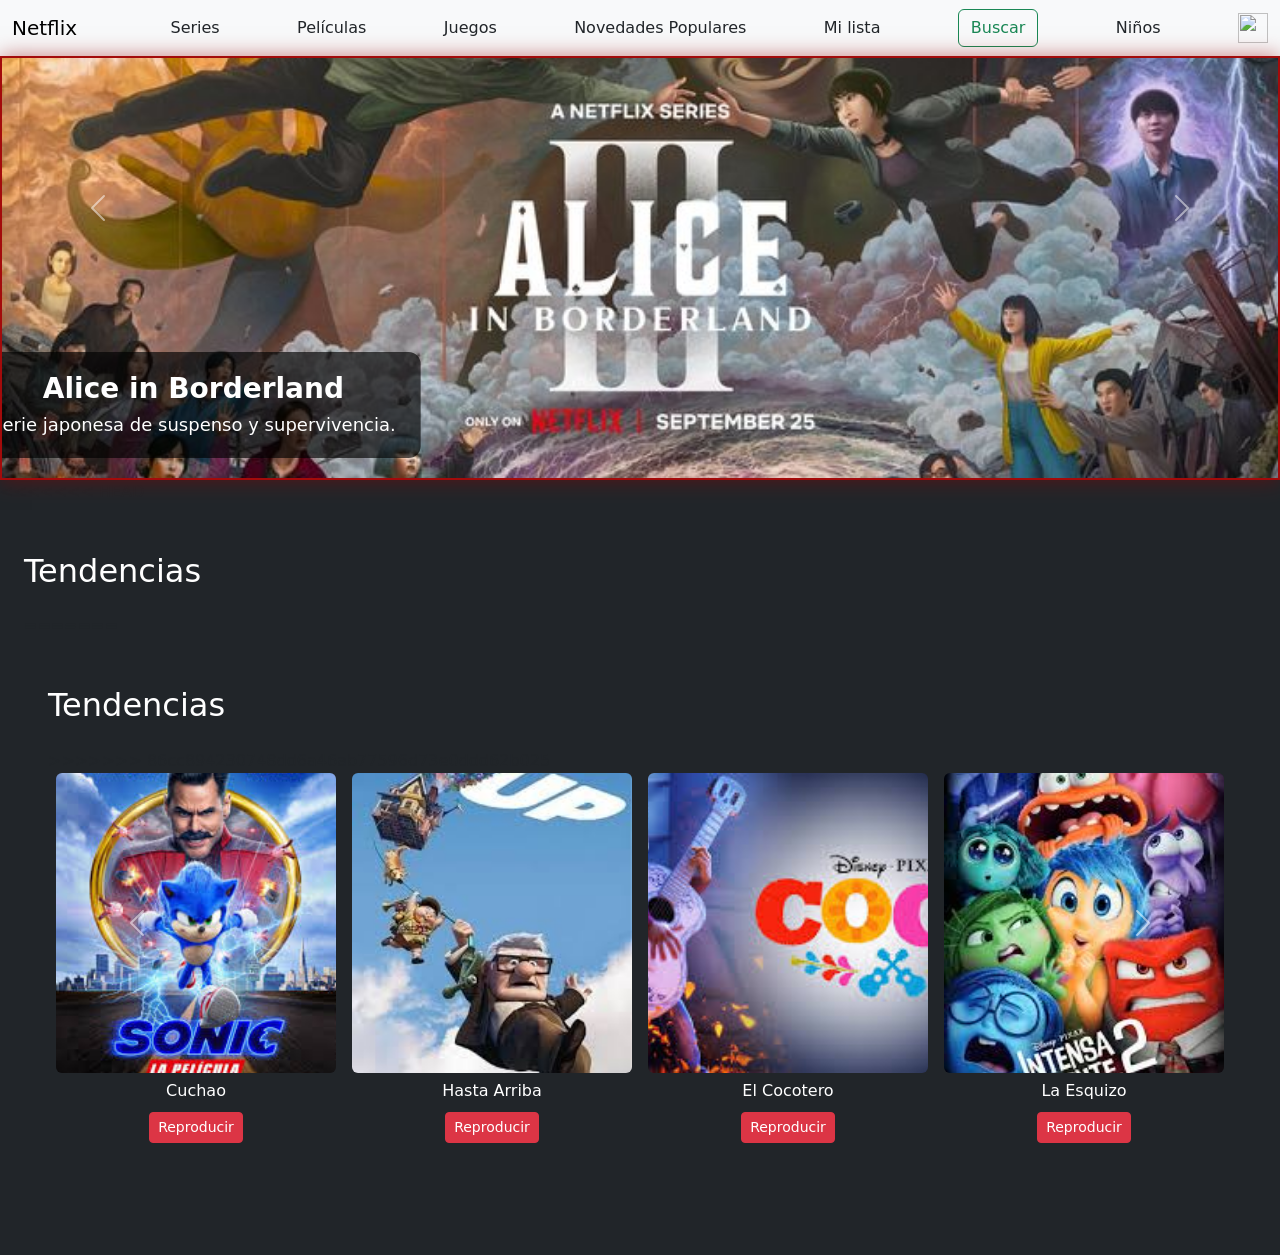
==== index.html @ 8171111d "Merge branch 'main' of github.com:mafernandarodrigueztdev-byte/Laboratorio-Clon-Visual" ====
<!DOCTYPE html>
<html lang="en">
<head>   
    <meta charset="UTF-8">
    <meta name="viewport" content="width=device-width, initial-scale=1.0">
    <title>Document</title>
    <link rel="stylesheet" href="styles_index.css">
    <link rel="stylesheet" href="brunoStyles.css">
    <link href="https://cdn.jsdelivr.net/npm/bootstrap@5.3.3/dist/css/bootstrap.min.css" rel="stylesheet">
    <link rel="stylesheet" href="	https://cdn.jsdelivr.net/npm/bootstrap@5.3.8/dist/css/bootstrap.min.css">
</head>
<body>
    <!--! Navbar-->
    <nav class="navbar bg-body-tertiary">
  <div class="container-fluid">
    <a class="navbar-brand">Netflix</a>
 <a class="nav-link" href="#">Series</a>
  <a class="nav-link" href="#">Películas</a>
  <a class="nav-link" href="#">Juegos</a>
   <a class="nav-link" href="#">Novedades Populares</a>
    <a class="nav-link" href="#">Mi lista</a>
    <form class="d-flex" role="search">
      <button class="btn btn-outline-success" type="submit">Buscar</button>
    </form>
    <a class="nav-link" href="#">Niños</a>
     <img src="https://wallpapers.com/images/high/netflix-profile-pictures-1000-x-1000-dyrp6bw6adbulg5b.webp" alt="" width="30" height="30">
  </div>
</nav>

    <!--? Sección principal-->
    <div id="carouselExampleAutoplaying" class="carousel slide" data-bs-ride="carousel">
    <div class="carousel-inner">
        <div class="carousel-item active">
        <img src="imagesCarrousel/alice.jpg" class="d-block w-100" alt="Alice in Borderland">
        <div class="carousel-caption">
            <h5>Alice in Borderland</h5>
            <p>Serie japonesa de suspenso y supervivencia.</p>
        </div>
        </div>
        <div class="carousel-item">
        <img src="imagesCarrousel/arcane.jpg" class="d-block w-100" alt="Arcane">
        <div class="carousel-caption">
            <h5>Arcane</h5>
            <p>Serie animada basada en League of Legends.</p>
        </div>
        </div>
        <div class="carousel-item">
        <img src="imagesCarrousel/dark.jpg" class="d-block w-100" alt="Dark">
        <div class="carousel-caption">
            <h5>Dark</h5>
            <p>Serie alemana sobre viajes en el tiempo.</p>
        </div>
        </div>
        <div class="carousel-item">
        <img src="imagesCarrousel/kpopdemon.jpg" class="d-block w-100" alt="K-Pop Demon Hunters">
        <div class="carousel-caption">
            <h5>K-Pop Demon Hunters</h5>
            <p>Película animada basada en la cultura coreana.</p>
        </div>
        </div>
        <div class="carousel-item">
        <img src="imagesCarrousel/strangerthings.jpg" class="d-block w-100" alt="Stranger Things">
        <div class="carousel-caption">
            <h5>Stranger Things</h5>
            <p>Serie de eventos sobrenaturales en los 80's.</p>
        </div>
        </div>
    </div>
    <button class="carousel-control-prev" type="button" data-bs-target="#carouselExampleAutoplaying" data-bs-slide="prev">
        <span class="carousel-control-prev-icon" aria-hidden="true"></span>
        <span class="visually-hidden">Previous</span>
    </button>
    <button class="carousel-control-next" type="button" data-bs-target="#carouselExampleAutoplaying" data-bs-slide="next">
        <span class="carousel-control-next-icon" aria-hidden="true"></span>
        <span class="visually-hidden">Next</span>
    </button>
    </div>
    <!--? Cards 1-->
<<<<<<< HEAD
    <div class="container-fluid px-4 py-5">
        <h2 class="text-white mb-4">Tendencias</h2>

=======
<body class="bg-dark">

    <div class="container-fluid px-4 py-5">
        <h2 class="text-white mb-4">Tendencias</h2>

>>>>>>> 86cc894230748dd6a46ab77596d73e0ddd62b025
        <div id="carouselBruno" class="carousel slide" data-bs-ride="false">
            <div class="carousel-inner">
                
                <div class="carousel-item active">
                    <div class="d-flex fila-scroll">
                        <div class="col-6 col-md-4 col-lg-3 px-2">
                            <div class="card bg-transparent border-0 card-netflix">
                                <img src="imagenes de cards/cuchao.jfif" class="card-img-top rounded" alt="Poster" style="height: 300px; object-fit: cover;">
                                <div class="card-body px-0 pt-2 text-white text-center">
                                    <h5 class="fs-6">Cuchao</h5>
                                    <a href="#" class="btn btn-sm btn-danger mt-1">Reproducir</a>
                                </div>
                            </div>
                        </div>
                        <div class="col-6 col-md-4 col-lg-3 px-2">
                            <div class="card bg-transparent border-0 card-netflix">
                                <img src="imagenes de cards/hasta arriba.jfif" class="card-img-top rounded" alt="Poster" style="height: 300px; object-fit: cover;">
                                <div class="card-body px-0 pt-2 text-white text-center">
                                    <h5 class="fs-6">Hasta Arriba</h5>
                                    <a href="#" class="btn btn-sm btn-danger mt-1">Reproducir</a>
                                </div>
                            </div>
                        </div>
                        <div class="col-6 col-md-4 col-lg-3 px-2">
                            <div class="card bg-transparent border-0 card-netflix">
                                <img src="imagenes de cards/El cocotero.jfif" class="card-img-top rounded" alt="Poster" style="height: 300px; object-fit: cover;">
                                <div class="card-body px-0 pt-2 text-white text-center">
                                    <h5 class="fs-6">El Cocotero</h5>
                                    <a href="#" class="btn btn-sm btn-danger mt-1">Reproducir</a>
                                </div>
                            </div>
                        </div>
                        <div class="col-6 col-md-4 col-lg-3 px-2">
                            <div class="card bg-transparent border-0 card-netflix">
                                <img src="imagenes de cards/La esquizo.jfif" class="card-img-top rounded" alt="Poster" style="height: 300px; object-fit: cover;">
                                <div class="card-body px-0 pt-2 text-white text-center">
                                    <h5 class="fs-6">La Esquizo</h5>
                                    <a href="#" class="btn btn-sm btn-danger mt-1">Reproducir</a>
                                </div>
                            </div>
                        </div>
                    </div>
                </div>

                <div class="carousel-item">
                    <div class="d-flex fila-scroll">
                        <div class="col-6 col-md-4 col-lg-3 px-2">
                            <div class="card bg-transparent border-0 card-netflix">
                                <img src="imagenes de cards/maincra.jfif" class="card-img-top rounded" alt="Poster" style="height: 300px; object-fit: cover;">
                                <div class="card-body px-0 pt-2 text-white text-center">
                                    <h5 class="fs-6">Maincra</h5>
                                    <a href="#" class="btn btn-sm btn-danger mt-1">Reproducir</a>
                                </div>
                            </div>
                        </div>
                        <div class="col-6 col-md-4 col-lg-3 px-2">
                            <div class="card bg-transparent border-0 card-netflix">
                                <img src="imagenes de cards/mejor afuera que adentro.jfif" class="card-img-top rounded" alt="Poster" style="height: 300px; object-fit: cover;">
                                <div class="card-body px-0 pt-2 text-white text-center">
                                    <h5 class="fs-6">Mejor Afuera que Adentro</h5>
                                    <a href="#" class="btn btn-sm btn-danger mt-1">Reproducir</a>
                                </div>
                            </div>
                        </div>
                        <div class="col-6 col-md-4 col-lg-3 px-2">
                            <div class="card bg-transparent border-0 card-netflix">
                                <img src="imagenes de cards/no es ang.jfif" class="card-img-top rounded" alt="Poster" style="height: 300px; object-fit: cover;">
                                <div class="card-body px-0 pt-2 text-white text-center">
                                    <h5 class="fs-6">No es Ang</h5>
                                    <a href="#" class="btn btn-sm btn-danger mt-1">Reproducir</a>
                                </div>
                            </div>
                        </div>
                        <div class="col-6 col-md-4 col-lg-3 px-2">
                            <div class="card bg-transparent border-0 card-netflix">
                                <img src="imagenes de cards/me deslindo de la responsabilidad.jfif" class="card-img-top rounded" alt="Poster" style="height: 300px; object-fit: cover;">
                                <div class="card-body px-0 pt-2 text-white text-center">
                                    <h5 class="fs-6">Me deslindo de la responsabilidad</h5>
                                    <a href="#" class="btn btn-sm btn-danger mt-1">Reproducir</a>
                                </div>
                            </div>
                        </div>
                    </div>
                </div>

            </div>

            <button class="carousel-control-prev" type="button" data-bs-target="#carouselBruno" data-bs-slide="prev">
                <span class="carousel-control-prev-icon" aria-hidden="true"></span>
                <span class="visually-hidden">Anterior</span>
            </button>
            <button class="carousel-control-next" type="button" data-bs-target="#carouselBruno" data-bs-slide="next">
                <span class="carousel-control-next-icon" aria-hidden="true"></span>
                <span class="visually-hidden">Siguiente</span>
            </button>
        </div>
    </div>


    <!--? Cards 2-->



    <!--? Cards 3-->



    <!--? Footer-->







    <script src="	https://cdn.jsdelivr.net/npm/bootstrap@5.3.8/dist/js/bootstrap.bundle.min.js"></script>
    <script src="https://cdn.jsdelivr.net/npm/bootstrap@5.3.3/dist/js/bootstrap.bundle.min.js"></script>
</body>
</html>
---- styles_index.css ----
/* ? Carrusel */
#carouselExampleAutoplaying {
  border: 2px solid #a30b0b;
  overflow: hidden;
  box-shadow: 0 0 20px rgba(148, 4, 4, 0.5);
}

/* Cajita del texto */
.carousel-caption {
  position: absolute;
  left: 50%;
  right: auto;
  bottom: 30px;
  transform: translateX(-50%);

  background-color: rgba(0, 0, 0, 0.65);
  border-radius: 12px;
  padding: 15px 25px;

  text-align: center;
  width: fit-content;
  max-width: 70%;
}

/* Título */
.carousel-caption h5 {
  color: white;
  font-size: 28px;
  font-weight: bold;
  margin: 0;
}

/* Descripción */
.carousel-caption p {
  color: white;
  font-size: 18px;
  margin: 5px 0 0;
}

/* Tablets */
@media (max-width: 768px) {
  .carousel-caption {
    bottom: 18px;
    padding: 10px 16px;
    max-width: 85%;
  }

  .carousel-caption h5 {
    font-size: 22px;
  }

  .carousel-caption p {
    font-size: 15px;
  }
}

/* Celulares */
@media (max-width: 480px) {
  .carousel-caption {
    bottom: 10px;
    padding: 8px 12px;
    max-width: 90%;
  }

  .carousel-caption h5 {
    font-size: 18px;
  }

  .carousel-caption p {
    font-size: 13px;
    line-height: 1.2;
  }
}

.carousel-item img {
  height: 420px;
  object-fit: cover;
}

@media (max-width: 768px) {
  .carousel-item img {
    height: 300px;
  }
}

@media (max-width: 480px) {
  .carousel-item img {
    height: 220px;
  }
}

.fila-netflix {
    display: flex !important;
    flex-wrap: nowrap !important;
    overflow-x: auto;
    scroll-behavior: smooth;
    padding: 20px 0;
}

.fila-netflix::-webkit-scrollbar {
    display: none;
}

.card-netflix {
    transition: transform 0.3s ease-in-out;
    cursor: pointer;
    min-width: 200px; 
}

.card-netflix:hover {
    transform: scale(1.05);
    z-index: 10;
}

.carousel-control-prev, .carousel-control-next {
    width: 5%;
    background-color: rgba(0,0,0,0.5);
    height: 300px;
    top: 20px;
}
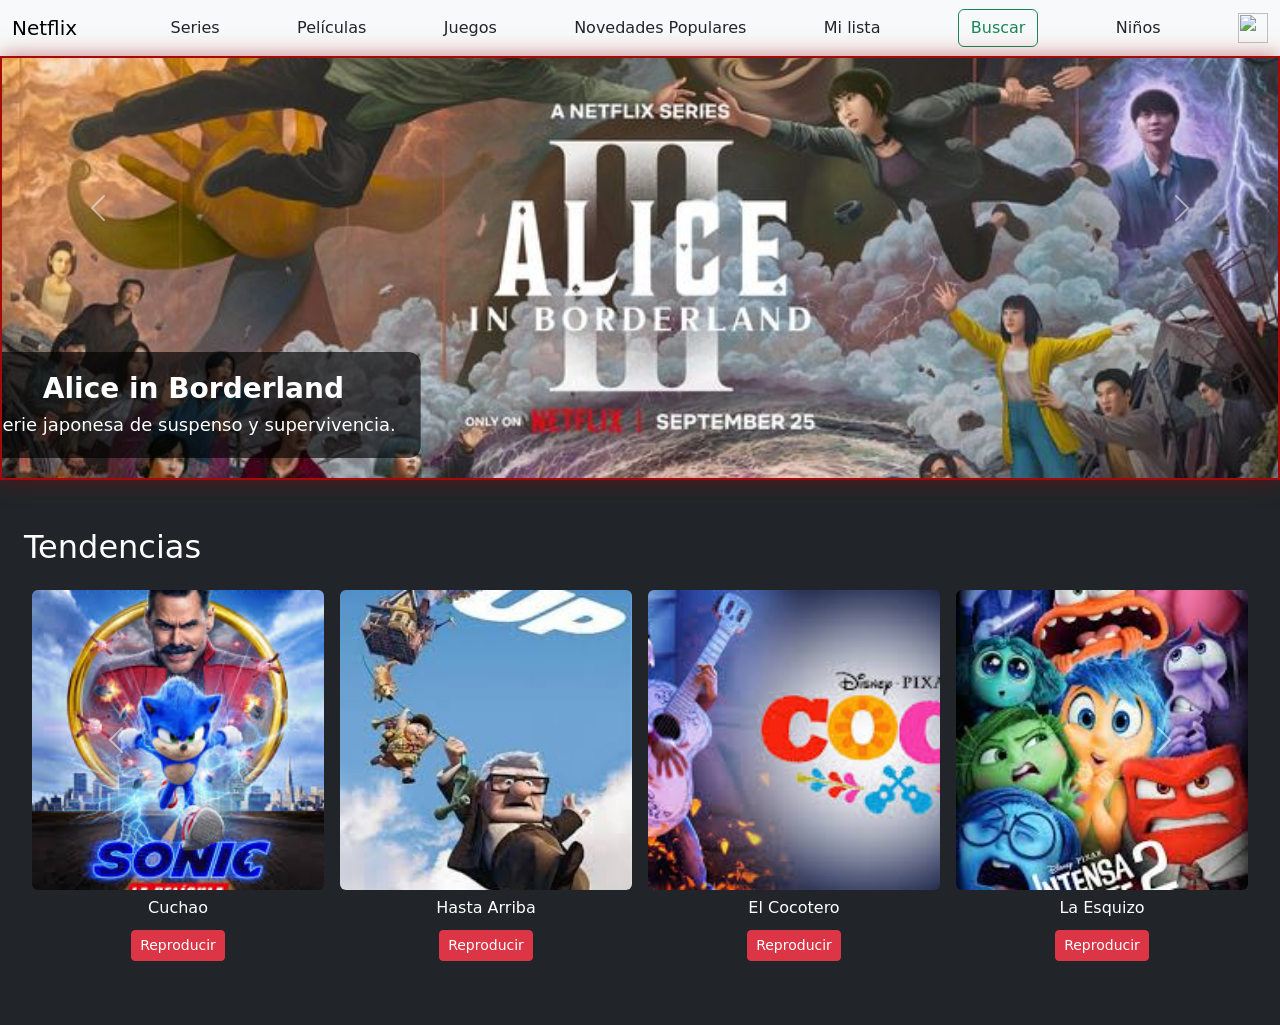
==== commit 73631d96: "." ====
--- a/index.html
+++ b/index.html
@@ -76,17 +76,11 @@
     </button>
     </div>
     <!--? Cards 1-->
-<<<<<<< HEAD
+<body class="bg-dark">
+
     <div class="container-fluid px-4 py-5">
         <h2 class="text-white mb-4">Tendencias</h2>
 
-=======
-<body class="bg-dark">
-
-    <div class="container-fluid px-4 py-5">
-        <h2 class="text-white mb-4">Tendencias</h2>
-
->>>>>>> 86cc894230748dd6a46ab77596d73e0ddd62b025
         <div id="carouselBruno" class="carousel slide" data-bs-ride="false">
             <div class="carousel-inner">
                 
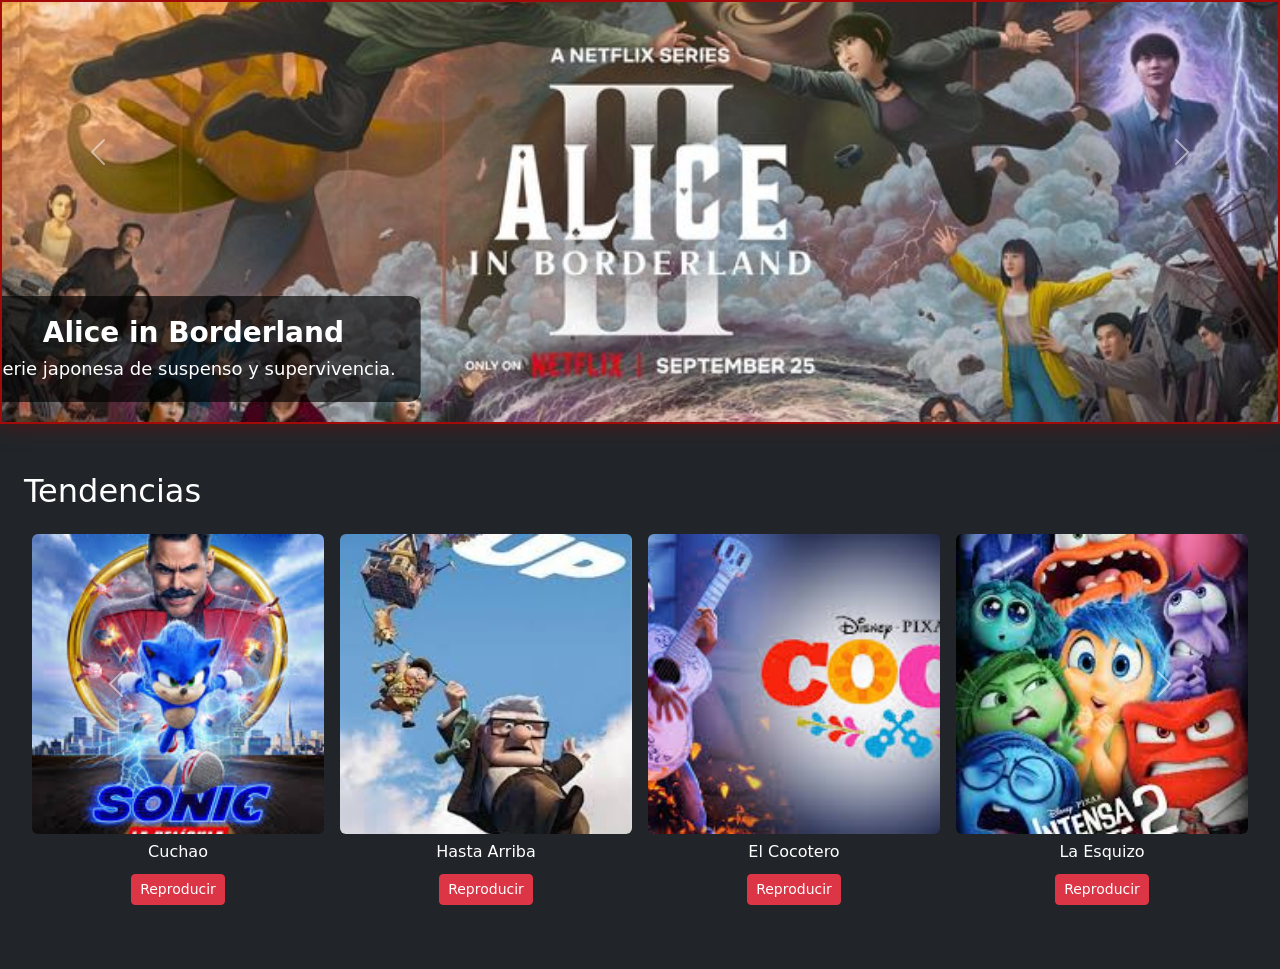
==== commit 9111fae1: "Limpieza de head y sincronización con main completada" ====
--- a/index.html
+++ b/index.html
@@ -1,31 +1,16 @@
 <!DOCTYPE html>
 <html lang="en">
-<head>   
+<head>
     <meta charset="UTF-8">
     <meta name="viewport" content="width=device-width, initial-scale=1.0">
     <title>Document</title>
     <link rel="stylesheet" href="styles_index.css">
     <link rel="stylesheet" href="brunoStyles.css">
     <link href="https://cdn.jsdelivr.net/npm/bootstrap@5.3.3/dist/css/bootstrap.min.css" rel="stylesheet">
-    <link rel="stylesheet" href="	https://cdn.jsdelivr.net/npm/bootstrap@5.3.8/dist/css/bootstrap.min.css">
 </head>
 <body>
     <!--! Navbar-->
-    <nav class="navbar bg-body-tertiary">
-  <div class="container-fluid">
-    <a class="navbar-brand">Netflix</a>
- <a class="nav-link" href="#">Series</a>
-  <a class="nav-link" href="#">Películas</a>
-  <a class="nav-link" href="#">Juegos</a>
-   <a class="nav-link" href="#">Novedades Populares</a>
-    <a class="nav-link" href="#">Mi lista</a>
-    <form class="d-flex" role="search">
-      <button class="btn btn-outline-success" type="submit">Buscar</button>
-    </form>
-    <a class="nav-link" href="#">Niños</a>
-     <img src="https://wallpapers.com/images/high/netflix-profile-pictures-1000-x-1000-dyrp6bw6adbulg5b.webp" alt="" width="30" height="30">
-  </div>
-</nav>
+
 
     <!--? Sección principal-->
     <div id="carouselExampleAutoplaying" class="carousel slide" data-bs-ride="carousel">
@@ -196,7 +181,6 @@
 
 
 
-    <script src="	https://cdn.jsdelivr.net/npm/bootstrap@5.3.8/dist/js/bootstrap.bundle.min.js"></script>
     <script src="https://cdn.jsdelivr.net/npm/bootstrap@5.3.3/dist/js/bootstrap.bundle.min.js"></script>
 </body>
-</html>
+</html>
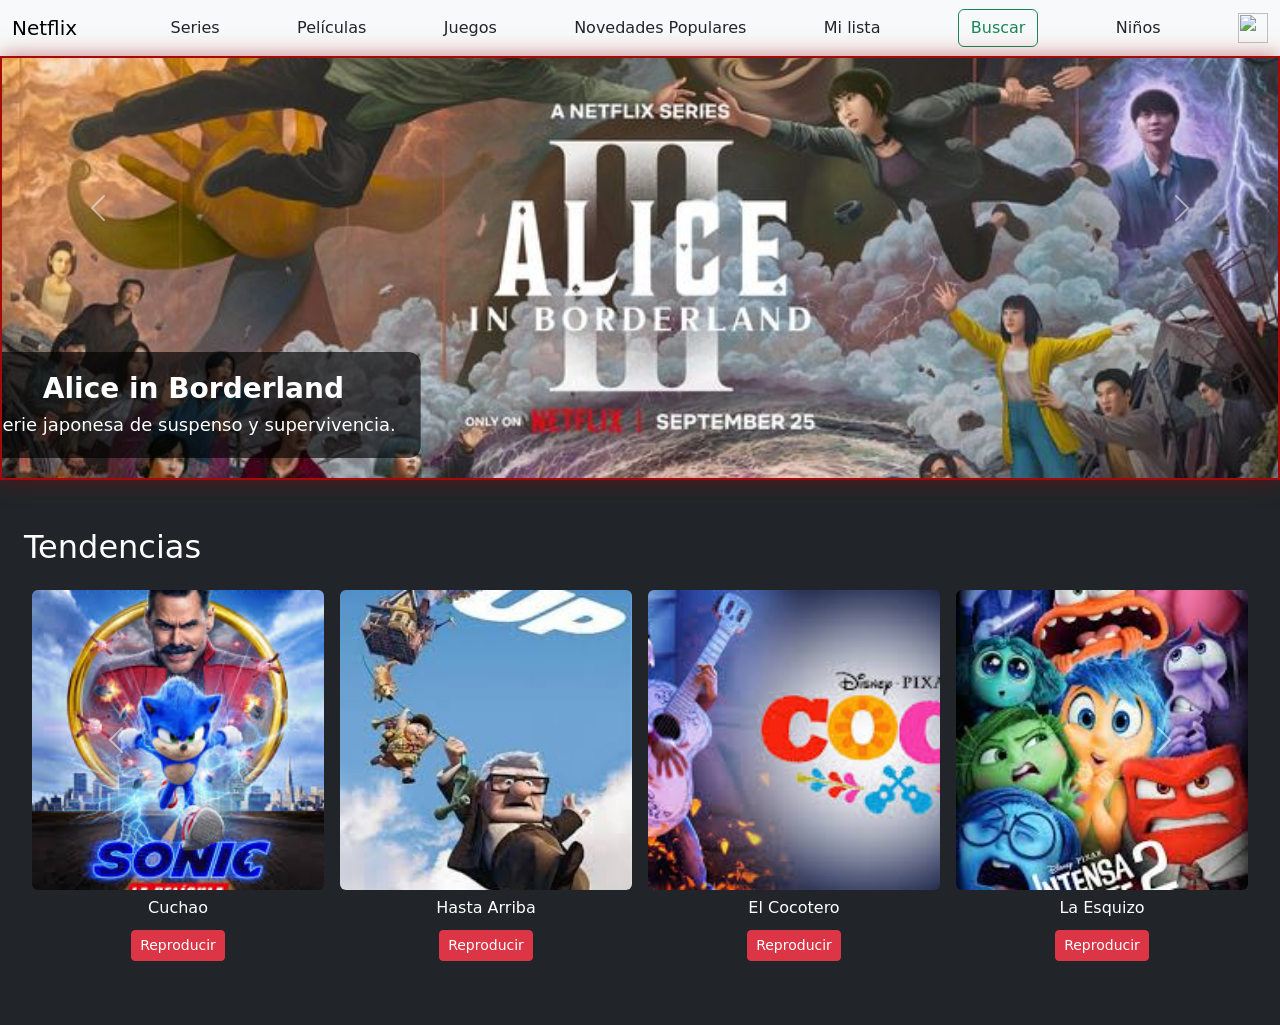
==== commit 0966cea0: "Merge branch 'main' of https://github.com/mafernandarodrigueztdev-byte/Laboratorio-Clon-Visual" ====
--- a/index.html
+++ b/index.html
@@ -1,6 +1,6 @@
 <!DOCTYPE html>
 <html lang="en">
-<head>
+<head>   
     <meta charset="UTF-8">
     <meta name="viewport" content="width=device-width, initial-scale=1.0">
     <title>Document</title>
@@ -10,7 +10,21 @@
 </head>
 <body>
     <!--! Navbar-->
-
+    <nav class="navbar bg-body-tertiary">
+  <div class="container-fluid">
+    <a class="navbar-brand">Netflix</a>
+ <a class="nav-link" href="#">Series</a>
+  <a class="nav-link" href="#">Películas</a>
+  <a class="nav-link" href="#">Juegos</a>
+   <a class="nav-link" href="#">Novedades Populares</a>
+    <a class="nav-link" href="#">Mi lista</a>
+    <form class="d-flex" role="search">
+      <button class="btn btn-outline-success" type="submit">Buscar</button>
+    </form>
+    <a class="nav-link" href="#">Niños</a>
+     <img src="https://wallpapers.com/images/high/netflix-profile-pictures-1000-x-1000-dyrp6bw6adbulg5b.webp" alt="" width="30" height="30">
+  </div>
+</nav>
 
     <!--? Sección principal-->
     <div id="carouselExampleAutoplaying" class="carousel slide" data-bs-ride="carousel">
@@ -183,4 +197,4 @@
 
     <script src="https://cdn.jsdelivr.net/npm/bootstrap@5.3.3/dist/js/bootstrap.bundle.min.js"></script>
 </body>
-</html>+</html>
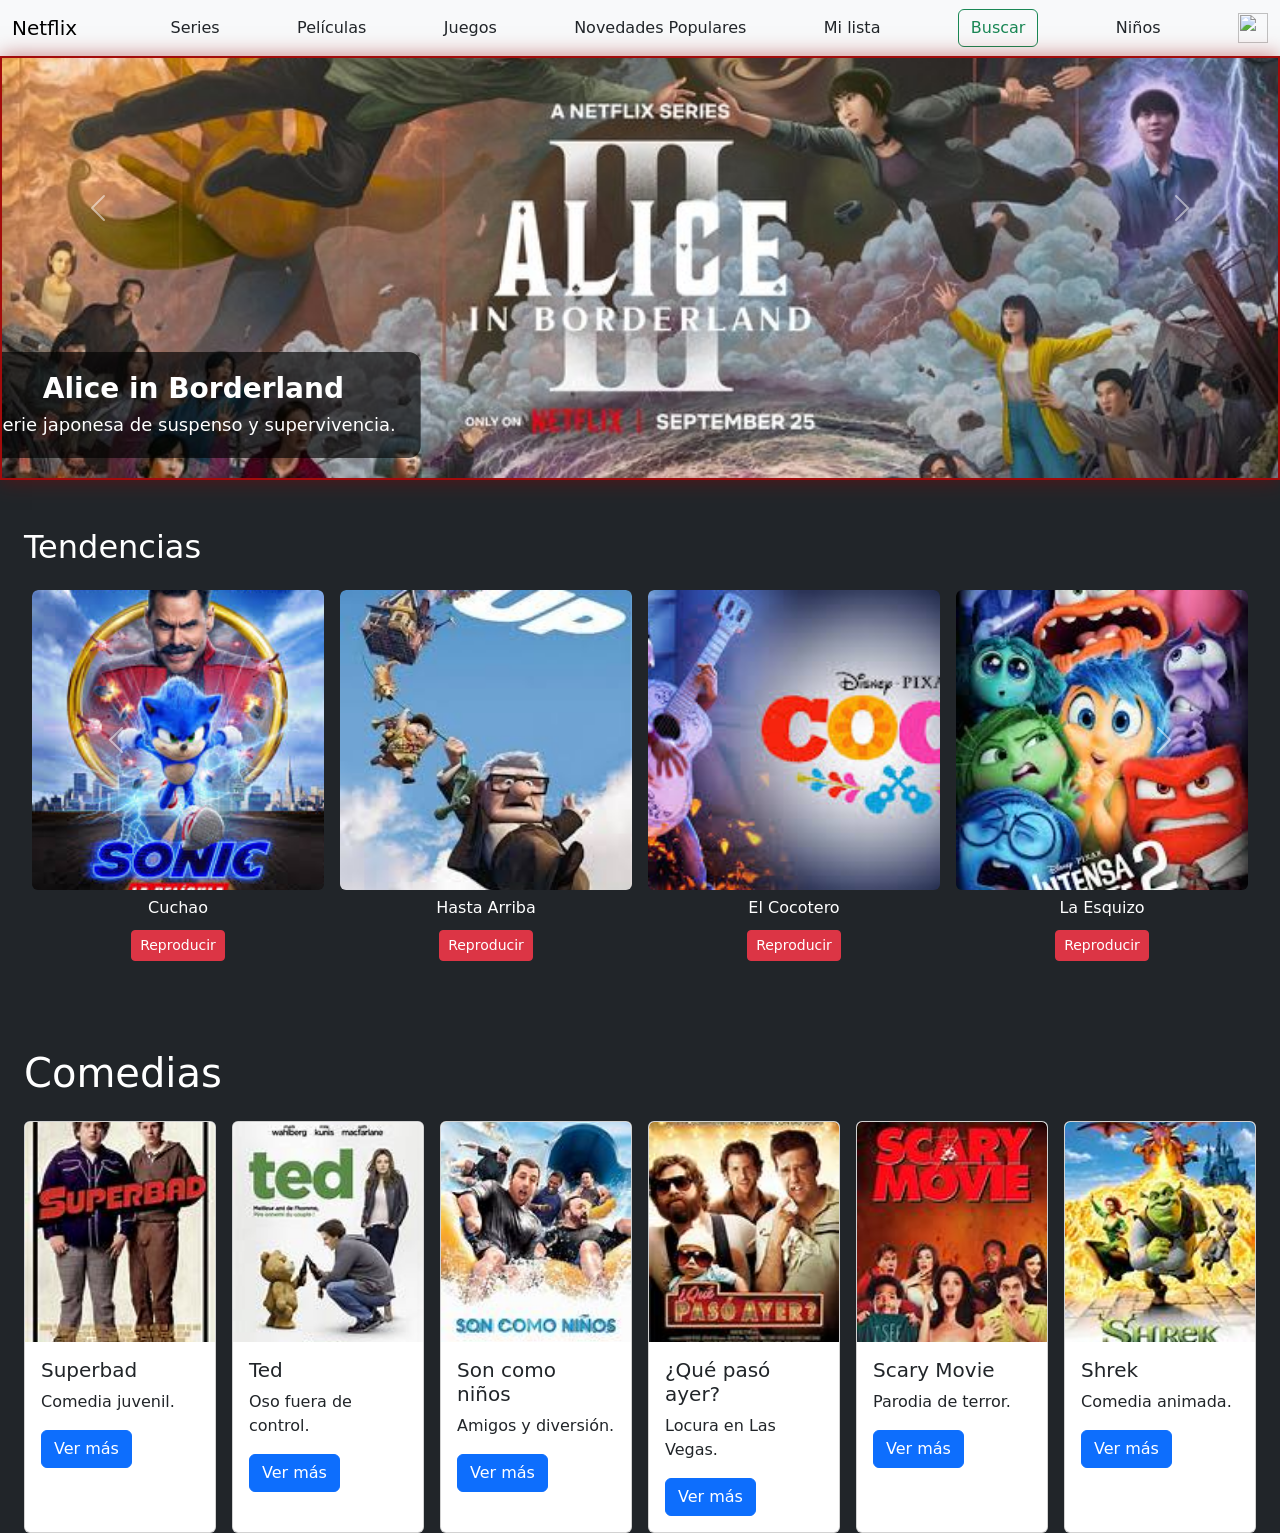
==== commit 773b14a5: "final" ====
--- a/index.html
+++ b/index.html
@@ -6,7 +6,9 @@
     <title>Document</title>
     <link rel="stylesheet" href="styles_index.css">
     <link rel="stylesheet" href="brunoStyles.css">
+    <link rel="stylesheet" href="styles_miguel.css">
     <link href="https://cdn.jsdelivr.net/npm/bootstrap@5.3.3/dist/css/bootstrap.min.css" rel="stylesheet">
+    <link rel="stylesheet" href="	https://cdn.jsdelivr.net/npm/bootstrap@5.3.8/dist/css/bootstrap.min.css">
 </head>
 <body>
     <!--! Navbar-->
@@ -180,6 +182,82 @@
 
 
     <!--? Cards 2-->
+   <div class="container-fluid px-4 mt-4">
+
+        <h1 class="text-white mb-4">Comedias</h1>
+
+        <div class="row g-3">
+
+            <div class="col-6 col-md-4 col-lg-3 col-xl-2">
+                <div class="card h-100">
+                    <img src="imagenes_card2/superBad.jpeg" class="card-img-top" alt="">
+                    <div class="card-body">
+                        <h5 class="card-title">Superbad</h5>
+                        <p class="card-text">Comedia juvenil.</p>
+                        <a href="#" class="btn btn-primary">Ver más</a>
+                    </div>
+                </div>
+            </div>
+
+            <div class="col-6 col-md-4 col-lg-3 col-xl-2">
+                <div class="card h-100">
+                    <img src="imagenes_card2/OIP.jpeg" class="card-img-top" alt="">
+                    <div class="card-body">
+                        <h5 class="card-title">Ted</h5>
+                        <p class="card-text">Oso fuera de control.</p>
+                        <a href="#" class="btn btn-primary">Ver más</a>
+                    </div>
+                </div>
+            </div>
+
+            <div class="col-6 col-md-4 col-lg-3 col-xl-2">
+                <div class="card h-100">
+                    <img src="imagenes_card2/son_como_niños.jpeg" class="card-img-top" alt="">
+                    <div class="card-body">
+                        <h5 class="card-title">Son como niños</h5>
+                        <p class="card-text">Amigos y diversión.</p>
+                        <a href="#" class="btn btn-primary">Ver más</a>
+                    </div>
+                </div>
+            </div>
+
+            <div class="col-6 col-md-4 col-lg-3 col-xl-2">
+                <div class="card h-100">
+                    <img src="imagenes_card2/que_paso_ayer.jpeg" class="card-img-top" alt="">
+                    <div class="card-body">
+                        <h5 class="card-title">¿Qué pasó ayer?</h5>
+                        <p class="card-text">Locura en Las Vegas.</p>
+                        <a href="#" class="btn btn-primary">Ver más</a>
+                    </div>
+                </div>
+            </div>
+
+            <div class="col-6 col-md-4 col-lg-3 col-xl-2">
+                <div class="card h-100">
+                    <img src="imagenes_card2/scary_movie.jpeg" class="card-img-top" alt="">
+                    <div class="card-body">
+                        <h5 class="card-title">Scary Movie</h5>
+                        <p class="card-text">Parodia de terror.</p>
+                        <a href="#" class="btn btn-primary">Ver más</a>
+                    </div>
+                </div>
+            </div>
+
+            <div class="col-6 col-md-4 col-lg-3 col-xl-2">
+                <div class="card h-100">
+                    <img src="imagenes_card2/shrek.jpeg" class="card-img-top" alt="">
+                    <div class="card-body">
+                        <h5 class="card-title">Shrek</h5>
+                        <p class="card-text">Comedia animada.</p>
+                        <a href="#" class="btn btn-primary">Ver más</a>
+                    </div>
+                </div>
+            </div>
+
+        </div>
+
+    </div>
+
 
 
 
@@ -195,6 +273,7 @@
 
 
 
+    <script src="	https://cdn.jsdelivr.net/npm/bootstrap@5.3.8/dist/js/bootstrap.bundle.min.js"></script>
     <script src="https://cdn.jsdelivr.net/npm/bootstrap@5.3.3/dist/js/bootstrap.bundle.min.js"></script>
 </body>
 </html>
--- a/styles_miguel.css
+++ b/styles_miguel.css
@@ -0,0 +1,48 @@
+/* Fondo general */
+body{
+    background-color: #141414;
+}
+
+/* Tarjeta */
+.card{
+    background-color: #1f1f1f;
+    border: none;
+    color: white;
+
+    transition: transform 0.3s,
+                box-shadow 0.3s;
+
+    cursor: pointer;
+    overflow: hidden;
+}
+
+/* Hover tipo Netflix */
+.card:hover{
+    transform: scale(1.05);
+
+    box-shadow: 0px 10px 25px rgba(0,0,0,0.8);
+
+    z-index: 10;
+}
+
+/* Imagen */
+.card img{
+    height: 220px;
+    object-fit: cover;
+}
+
+/* Boton */
+.btn-primary{
+    background-color: red;
+    border: none;
+}
+
+/* Hover del botón */
+.btn-primary:hover{
+    background-color: darkred;
+}
+
+/* Titulo */
+h1{
+    font-weight: bold;
+}
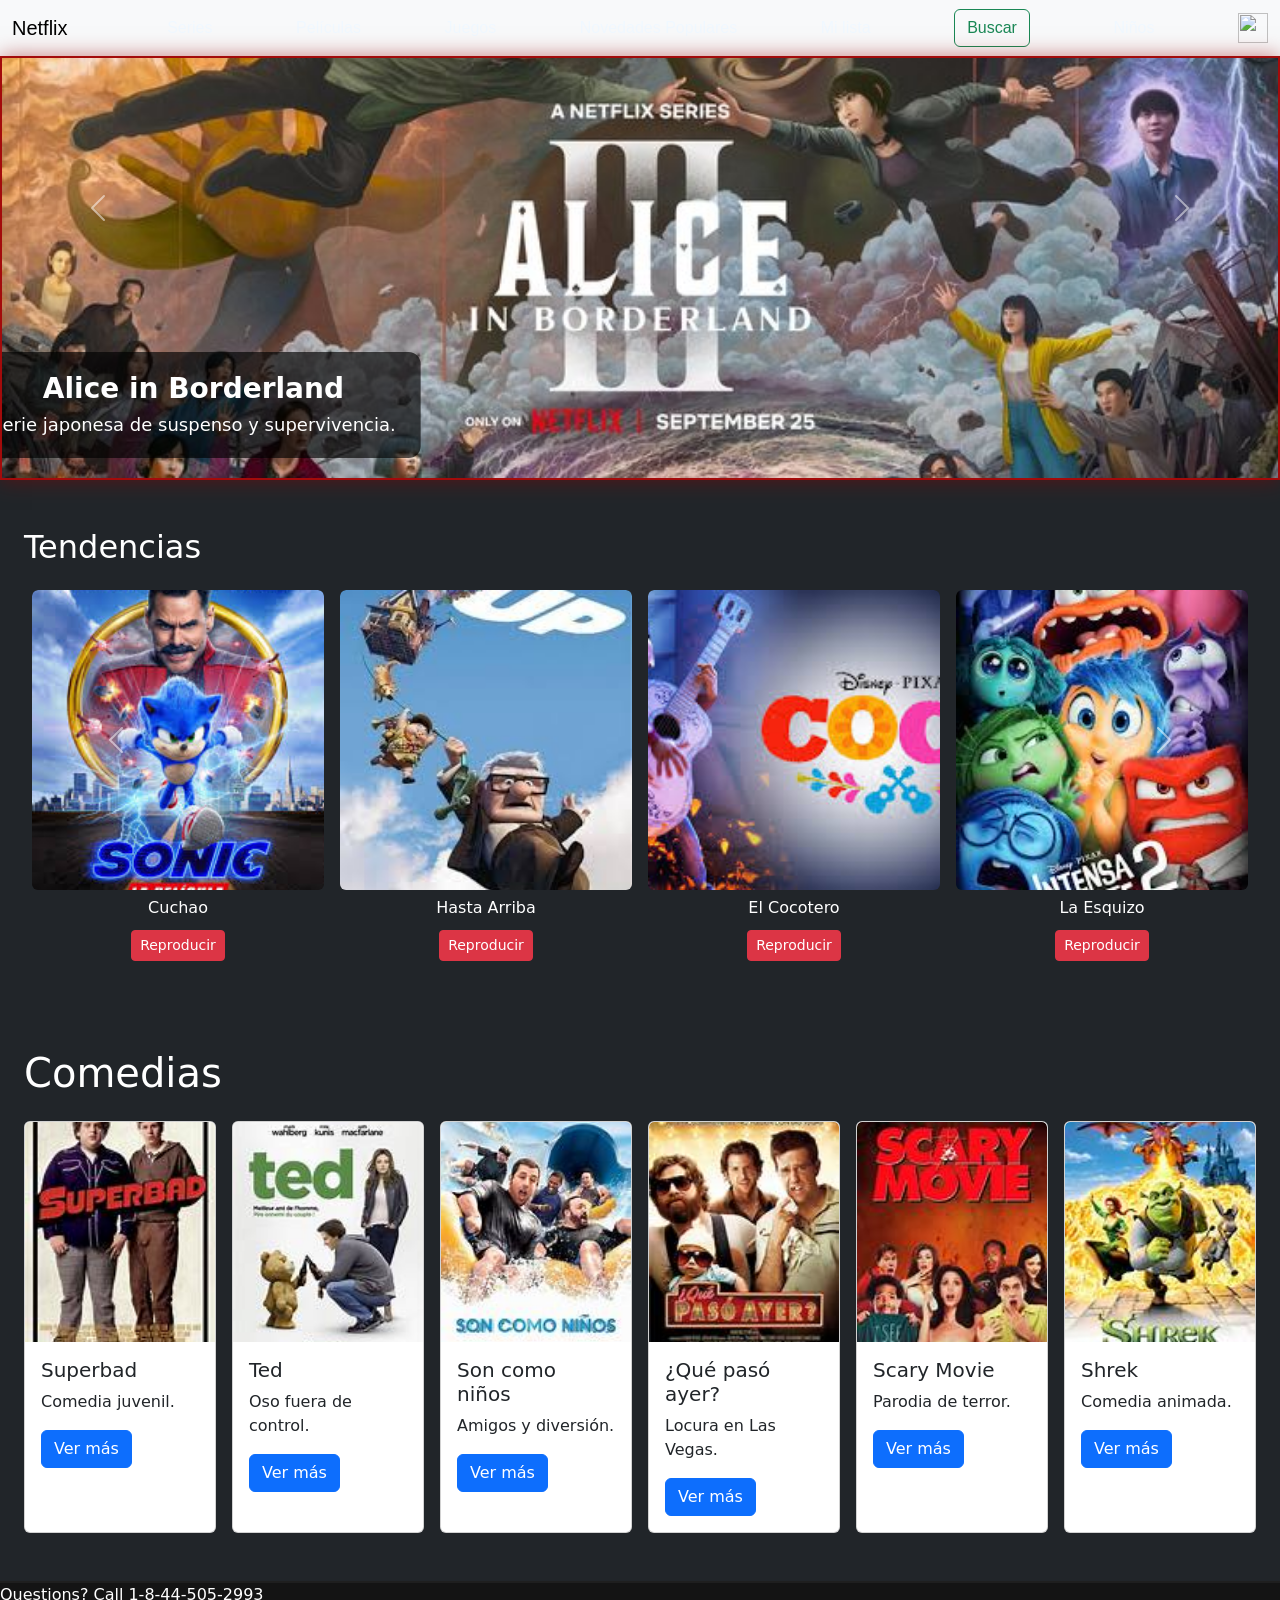
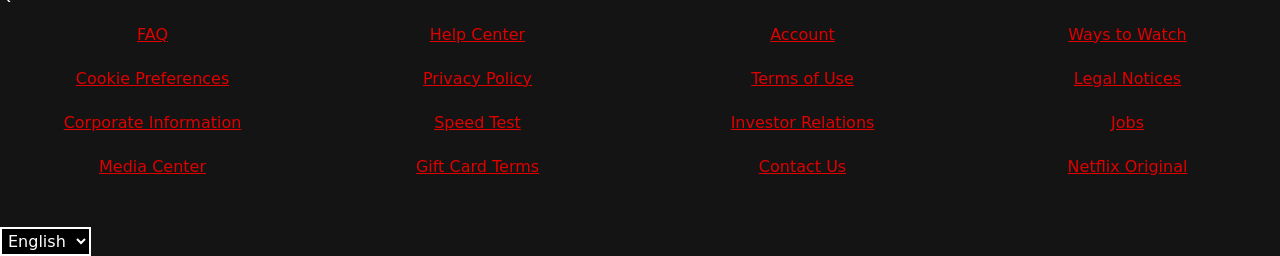
==== commit 4151b4f5: "Ultima versión" ====
--- a/index.html
+++ b/index.html
@@ -8,7 +8,7 @@
     <link rel="stylesheet" href="brunoStyles.css">
     <link rel="stylesheet" href="styles_miguel.css">
     <link href="https://cdn.jsdelivr.net/npm/bootstrap@5.3.3/dist/css/bootstrap.min.css" rel="stylesheet">
-    <link rel="stylesheet" href="	https://cdn.jsdelivr.net/npm/bootstrap@5.3.8/dist/css/bootstrap.min.css">
+    <link rel="stylesheet" href="footer.css">
 </head>
 <body>
     <!--! Navbar-->
@@ -266,14 +266,50 @@
 
 
     <!--? Footer-->
-
-
-
-
-
-
-
-    <script src="	https://cdn.jsdelivr.net/npm/bootstrap@5.3.8/dist/js/bootstrap.bundle.min.js"></script>
+        <br>
+        <br>
+    
+<footer class="footer">
+
+    <div class="line"></div>
+    <p>Questions? Call 1-8-44-505-2993</p>
+
+    <div class="footer-grid">
+
+        <a href="">FAQ</a>
+        <a href="">Help Center</a>
+        <a href="">Account</a>
+        <a href="">Ways to Watch</a>
+        <a href="">Cookie Preferences</a>
+        <a href="">Privacy Policy</a>
+        <a href="">Terms of Use</a>
+        <a href="">Legal Notices</a>
+        <a href="">Corporate Information</a>
+        <a href="">Speed Test</a>
+        <a href="">Investor Relations</a>
+        <a href="">Jobs</a>
+        <a href="">Media Center</a>
+        <a href="">Gift Card Terms</a>
+        <a href="">Contact Us</a>
+        <a href="">Netflix Original</a>
+
+    </div>
+<br>
+<br>
+    <div class="language">
+        <select>
+            <option>English</option>
+            <option>Español</option>
+        </select>
+    </div>
+
+
+</footer>
+
+
+
+
+
     <script src="https://cdn.jsdelivr.net/npm/bootstrap@5.3.3/dist/js/bootstrap.bundle.min.js"></script>
 </body>
 </html>
--- a/styles_index.css
+++ b/styles_index.css
@@ -1,3 +1,21 @@
+/** navbar*/
+
+.navbar{
+    background-color: black  !important;
+    font-family: Arial, Helvetica, sans-serif;
+    color: aliceblue;
+}
+.btn{
+    
+    border-color:#c30606;
+    color: aliceblue;
+    background-color: #c30606;
+}
+.navbar-brand{
+    color: #c30606;
+    font-family: 'Franklin Gothic Medium', 'Arial Narrow', Arial, sans-serif;
+}
+
 /* ? Carrusel */
 #carouselExampleAutoplaying {
   border: 2px solid #a30b0b;
@@ -117,4 +135,51 @@
     background-color: rgba(0,0,0,0.5);
     height: 300px;
     top: 20px;
+}
+
+
+                /** Footer */
+
+.footer-grid{
+    display:grid;
+    place-items: center;
+    grid-template-columns: repeat(4, 3fr);
+    gap:20px;
+}
+
+.footer-grid a{
+    color: rgb(223, 0, 0);
+}
+
+.footer-grid a:hover{
+    color: white;
+    text-decoration: underline;
+}
+
+.footer{
+    background-color: #141414;
+}
+
+.line{
+    background-color: #1f1f1f;
+    color: white;
+    padding: 1px;
+    font-family: Verdana, Geneva, Tahoma, sans-serif;
+}
+
+.footer p{
+    color: white;
+   
+}
+
+.language select{
+    background-color: black;
+    color: white;
+    border: 2px solid; color: white;
+    padding: 2px;
+
+}
+
+.language :hover{
+    color: rgb(223, 0, 0);
 }
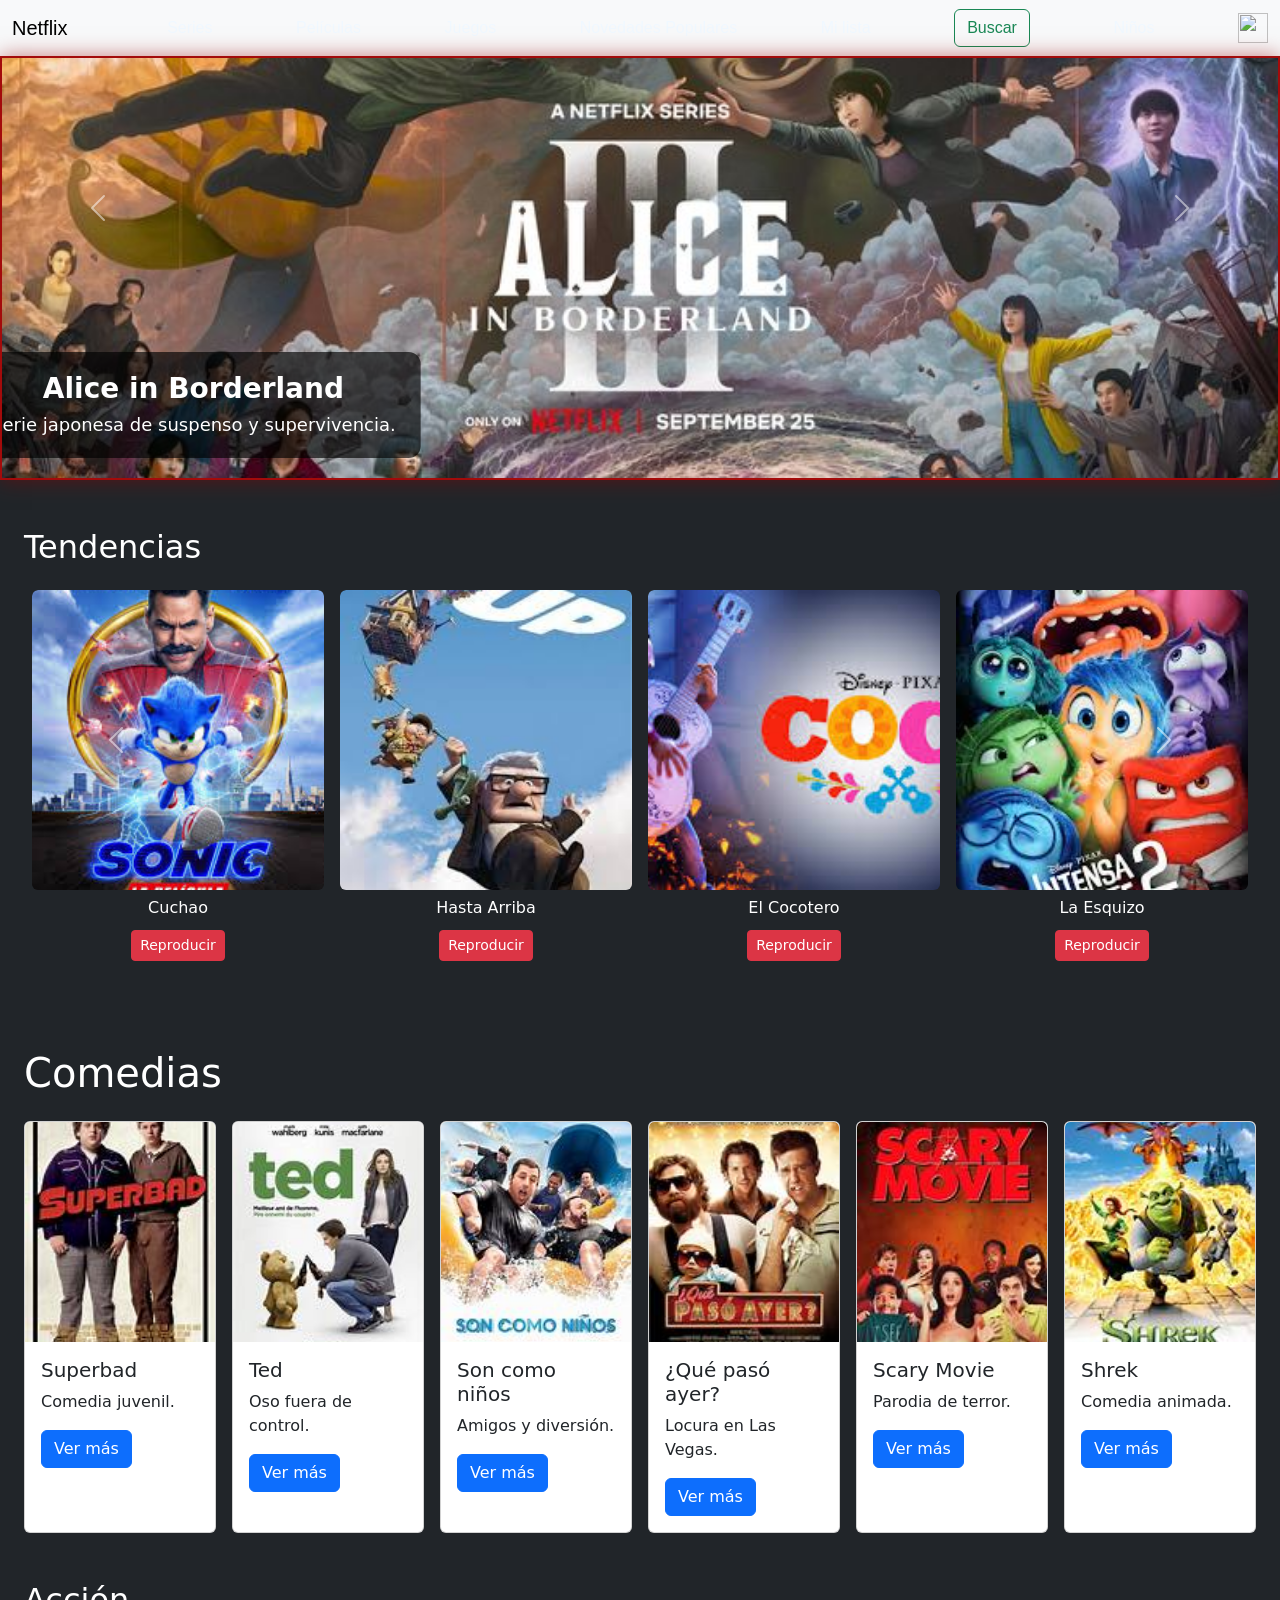
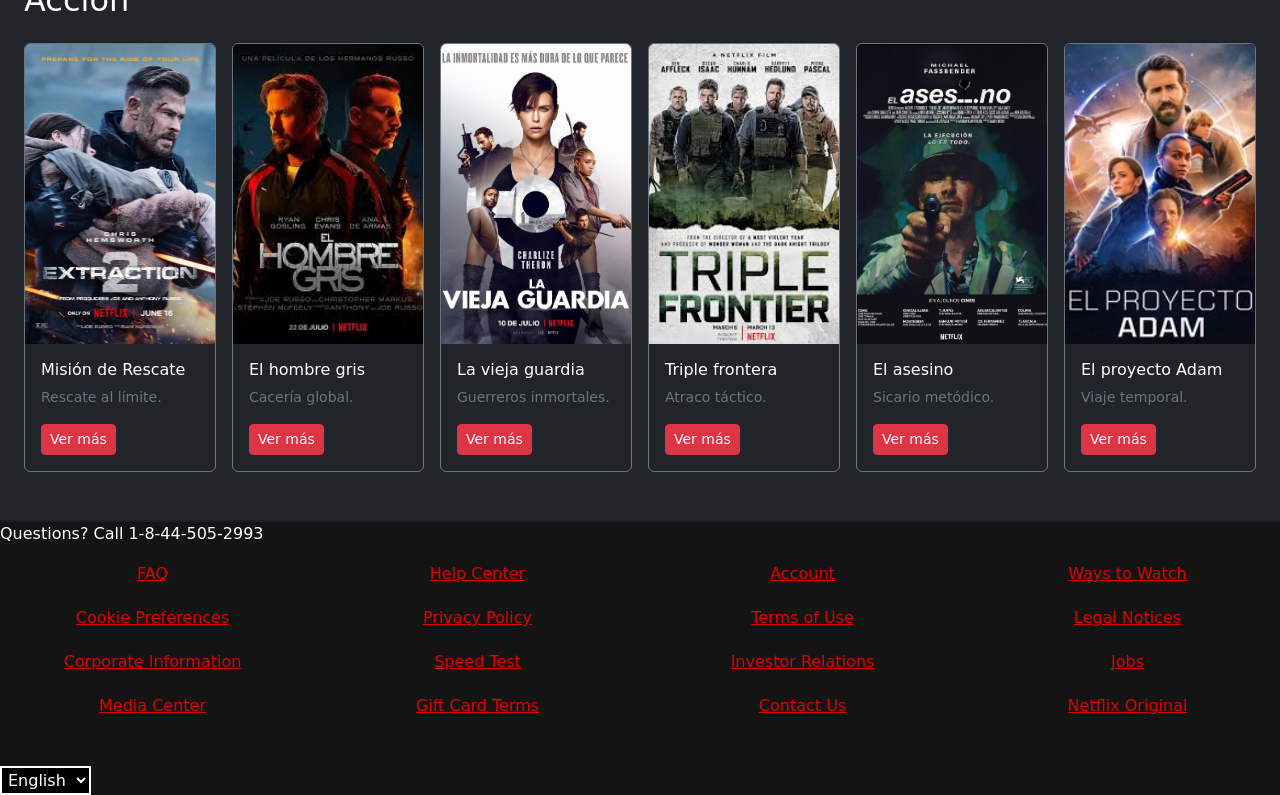
==== commit 75fe1f78: "Añadido Cards 3 accion Añadido Cards 3 accion" ====
--- a/index.html
+++ b/index.html
@@ -261,7 +261,80 @@
 
 
 
-    <!--? Cards 3-->
+<!--? Cards 3-->
+<div class="container-fluid px-4 mt-5">
+        <h2 class="text-white mb-4">Acción</h2>
+        
+        <div class="row g-3">
+            
+            <div class="col-6 col-md-4 col-lg-3 col-xl-2">
+                <div class="card h-100 bg-dark border-secondary">
+                    <img src="imagenes_card3/mision_de_rescate_2" class="card-img-top" alt="Misión de Rescate" style="height: 300px; object-fit: cover;">
+                    <div class="card-body d-flex flex-column text-white">
+                        <h5 class="card-title fs-6">Misión de Rescate</h5>
+                        <p class="card-text small text-secondary mb-3">Rescate al límite.</p>
+                        <a href="#" class="btn btn-danger btn-sm mt-auto align-self-start">Ver más</a>
+                    </div>
+                </div>
+            </div>
+
+            <div class="col-6 col-md-4 col-lg-3 col-xl-2">
+                <div class="card h-100 bg-dark border-secondary">
+                    <img src="imagenes_card3/el_hombre_gris" class="card-img-top" alt="El hombre gris" style="height: 300px; object-fit: cover;">
+                    <div class="card-body d-flex flex-column text-white">
+                        <h5 class="card-title fs-6">El hombre gris</h5>
+                        <p class="card-text small text-secondary mb-3">Cacería global.</p>
+                        <a href="#" class="btn btn-danger btn-sm mt-auto align-self-start">Ver más</a>
+                    </div>
+                </div>
+            </div>
+
+            <div class="col-6 col-md-4 col-lg-3 col-xl-2">
+                <div class="card h-100 bg-dark border-secondary">
+                    <img src="imagenes_card3/la_vieja_guardia.jpg" class="card-img-top" alt="La vieja guardia" style="height: 300px; object-fit: cover;">
+                    <div class="card-body d-flex flex-column text-white">
+                        <h5 class="card-title fs-6">La vieja guardia</h5>
+                        <p class="card-text small text-secondary mb-3">Guerreros inmortales.</p>
+                        <a href="#" class="btn btn-danger btn-sm mt-auto align-self-start">Ver más</a>
+                    </div>
+                </div>
+            </div>
+
+            <div class="col-6 col-md-4 col-lg-3 col-xl-2">
+                <div class="card h-100 bg-dark border-secondary">
+                    <img src="imagenes_card3/triple_frontera.jfif" class="card-img-top" alt="Triple frontera" style="height: 300px; object-fit: cover;">
+                    <div class="card-body d-flex flex-column text-white">
+                        <h5 class="card-title fs-6">Triple frontera</h5>
+                        <p class="card-text small text-secondary mb-3">Atraco táctico.</p>
+                        <a href="#" class="btn btn-danger btn-sm mt-auto align-self-start">Ver más</a>
+                    </div>
+                </div>
+            </div>
+
+            <div class="col-6 col-md-4 col-lg-3 col-xl-2">
+                <div class="card h-100 bg-dark border-secondary">
+                    <img src="imagenes_card3/el_asesino.jpg" class="card-img-top" alt="El asesino" style="height: 300px; object-fit: cover;">
+                    <div class="card-body d-flex flex-column text-white">
+                        <h5 class="card-title fs-6">El asesino</h5>
+                        <p class="card-text small text-secondary mb-3">Sicario metódico.</p>
+                        <a href="#" class="btn btn-danger btn-sm mt-auto align-self-start">Ver más</a>
+                    </div>
+                </div>
+            </div>
+
+            <div class="col-6 col-md-4 col-lg-3 col-xl-2">
+                <div class="card h-100 bg-dark border-secondary">
+                    <img src="imagenes_card3/el_proyecto_adam.jpg" class="card-img-top" alt="El proyecto Adam" style="height: 300px; object-fit: cover;">
+                    <div class="card-body d-flex flex-column text-white">
+                        <h5 class="card-title fs-6">El proyecto Adam</h5>
+                        <p class="card-text small text-secondary mb-3">Viaje temporal.</p>
+                        <a href="#" class="btn btn-danger btn-sm mt-auto align-self-start">Ver más</a>
+                    </div>
+                </div>
+            </div>
+
+        </div>
+    </div>
 
 
 
